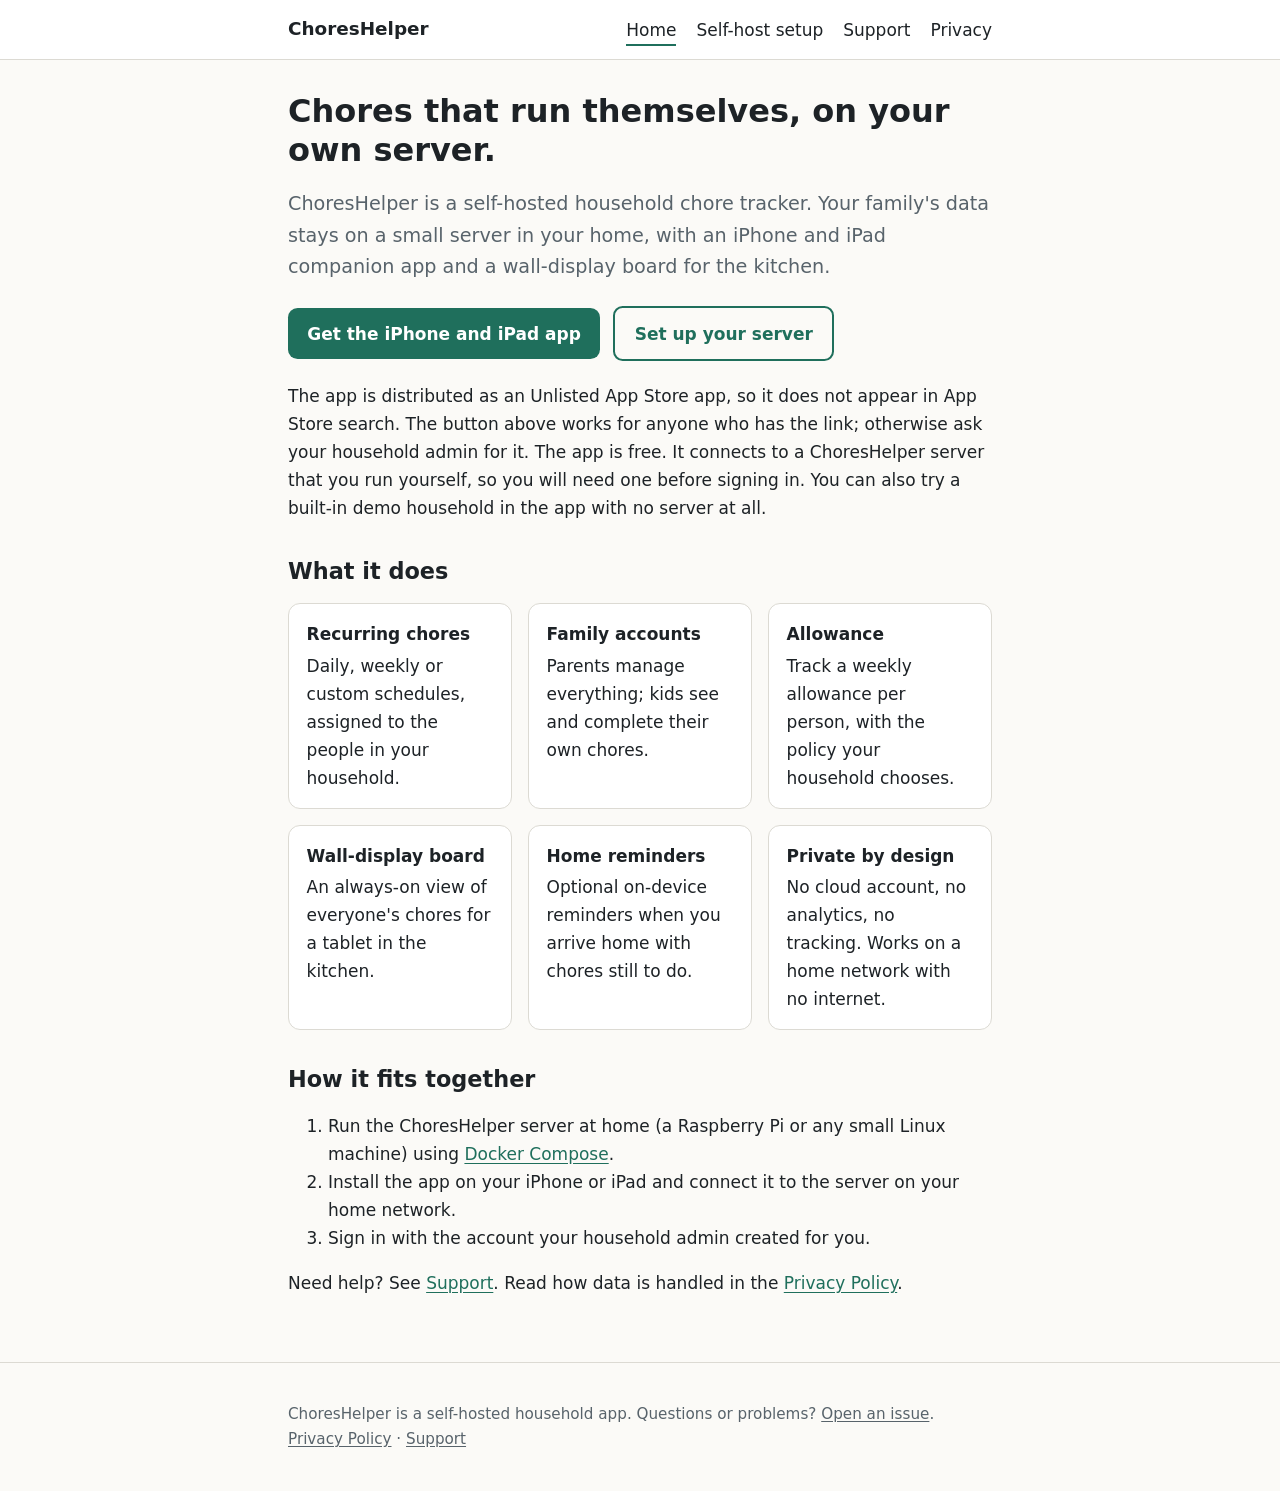
==== index.html @ 4fd3864c "Publish ChoresHelper site" ====
<!doctype html>
<html lang="en">
<head>
<meta charset="utf-8">
<meta name="viewport" content="width=device-width, initial-scale=1">
<meta name="color-scheme" content="light dark">
<title>ChoresHelper - a self-hosted household chore tracker</title>
<meta name="description" content="ChoresHelper is a self-hosted chore tracker for families, with an iPhone and iPad app and a wall-display board.">
<link rel="stylesheet" href="style.css">
</head>
<body>
<a class="skip" href="#main">Skip to content</a>
<header class="site"><div class="wrap">
<a class="brand" href="index.html">ChoresHelper</a>
<nav aria-label="Main"><ul><li><a href="index.html" aria-current="page">Home</a></li><li><a href="setup.html">Self-host setup</a></li><li><a href="support.html">Support</a></li><li><a href="privacy.html">Privacy</a></li></ul></nav>
</div></header>
<main id="main"><div class="wrap">
<h1>Chores that run themselves, on your own server.</h1>
<p class="lead">ChoresHelper is a self-hosted household chore tracker. Your family's data stays on a small server in your home, with an iPhone and iPad companion app and a wall-display board for the kitchen.</p>
<p><a class="btn" href="https://apps.apple.com/app/id6817508989">Get the iPhone and iPad app</a> <a class="btn secondary" href="setup.html">Set up your server</a></p>
<p>The app is distributed as an Unlisted App Store app, so it does not appear in App Store search. The button above works for anyone who has the link; otherwise ask your household admin for it. The app is free. It connects to a ChoresHelper server that you run yourself, so you will need one before signing in. You can also try a built-in demo household in the app with no server at all.</p>

<h2>What it does</h2>
<ul class="cards">
<li><strong>Recurring chores</strong>Daily, weekly or custom schedules, assigned to the people in your household.</li>
<li><strong>Family accounts</strong>Parents manage everything; kids see and complete their own chores.</li>
<li><strong>Allowance</strong>Track a weekly allowance per person, with the policy your household chooses.</li>
<li><strong>Wall-display board</strong>An always-on view of everyone's chores for a tablet in the kitchen.</li>
<li><strong>Home reminders</strong>Optional on-device reminders when you arrive home with chores still to do.</li>
<li><strong>Private by design</strong>No cloud account, no analytics, no tracking. Works on a home network with no internet.</li>
</ul>

<h2>How it fits together</h2>
<ol>
<li>Run the ChoresHelper server at home (a Raspberry Pi or any small Linux machine) using <a href="setup.html">Docker Compose</a>.</li>
<li>Install the app on your iPhone or iPad and connect it to the server on your home network.</li>
<li>Sign in with the account your household admin created for you.</li>
</ol>
<p>Need help? See <a href="support.html">Support</a>. Read how data is handled in the <a href="privacy.html">Privacy Policy</a>.</p>
</div></main>
<footer class="site"><div class="wrap">
<p>ChoresHelper is a self-hosted household app. Questions or problems? <a href="https://github.com/AyresJeremiah/choreshelper-site/issues">Open an issue</a>. <a href="privacy.html">Privacy Policy</a> &middot; <a href="support.html">Support</a></p>
</div></footer>
</body>
</html>
---- style.css ----
:root{--bg:#fbfaf7;--surface:#fff;--text:#1d2226;--muted:#58636b;--accent:#1f6f5c;--accent-text:#fff;--border:#dcdad3;--code-bg:#f1efe8;--warn-bg:#fff6e0;--warn-border:#e2b84a}
@media (prefers-color-scheme:dark){:root{--bg:#14181a;--surface:#1c2124;--text:#e8ebec;--muted:#a1adb3;--accent:#5cc4a8;--accent-text:#0d1512;--border:#313a3f;--code-bg:#242b2f;--warn-bg:#2d2610;--warn-border:#8a6d1c}}
*{box-sizing:border-box}
html{-webkit-text-size-adjust:100%}
body{margin:0;background:var(--bg);color:var(--text);font:1.0625rem/1.65 system-ui,-apple-system,"Segoe UI",Roboto,sans-serif}
a{color:var(--accent);text-underline-offset:.15em}
a:focus-visible,summary:focus-visible,.btn:focus-visible{outline:3px solid var(--accent);outline-offset:3px;border-radius:4px}
.skip{position:absolute;left:-999px;top:0;background:var(--accent);color:var(--accent-text);padding:.5rem 1rem;z-index:10}
.skip:focus{left:0}
header.site{border-bottom:1px solid var(--border);background:var(--surface)}
.wrap{max-width:46rem;margin:0 auto;padding:0 1rem}
header.site .wrap{display:flex;flex-wrap:wrap;gap:.5rem 1.5rem;align-items:center;justify-content:space-between;padding-top:.9rem;padding-bottom:.9rem}
.brand{font-weight:700;font-size:1.15rem;color:var(--text);text-decoration:none}
nav ul{display:flex;flex-wrap:wrap;gap:.25rem 1.25rem;list-style:none;margin:0;padding:0}
nav a{color:var(--text);text-decoration:none;padding:.25rem 0;border-bottom:2px solid transparent}
nav a:hover,nav a[aria-current=page]{border-bottom-color:var(--accent)}
main{padding:2rem 0 3rem}
h1{font-size:2rem;line-height:1.2;margin:0 0 .75rem}
h2{font-size:1.4rem;line-height:1.3;margin:2.2rem 0 .5rem}
h3{font-size:1.1rem;margin:1.5rem 0 .25rem}
.lead{font-size:1.2rem;color:var(--muted)}
.btn{display:inline-block;background:var(--accent);color:var(--accent-text);padding:.7rem 1.2rem;border-radius:.6rem;text-decoration:none;font-weight:600;margin:.25rem .5rem .25rem 0}
.btn.secondary{background:transparent;color:var(--accent);border:2px solid var(--accent)}
.cards{display:grid;gap:1rem;grid-template-columns:repeat(auto-fit,minmax(14rem,1fr));padding:0;list-style:none}
.cards li{background:var(--surface);border:1px solid var(--border);border-radius:.75rem;padding:1rem 1.1rem}
.cards strong{display:block;margin-bottom:.2rem}
pre,code{font-family:ui-monospace,SFMono-Regular,Menlo,Consolas,monospace;font-size:.92em}
code{background:var(--code-bg);padding:.1em .35em;border-radius:.3em;overflow-wrap:anywhere}
pre{background:var(--code-bg);padding:1rem;border-radius:.6rem;overflow-x:auto;border:1px solid var(--border)}
pre code{background:none;padding:0;overflow-wrap:normal}
details{background:var(--surface);border:1px solid var(--border);border-radius:.6rem;padding:.2rem 1rem;margin:.6rem 0}
summary{cursor:pointer;font-weight:600;padding:.6rem 0}
.note{background:var(--warn-bg);border-left:4px solid var(--warn-border);padding:.7rem 1rem;border-radius:.3rem;margin:1.2rem 0}
footer.site{border-top:1px solid var(--border);color:var(--muted);font-size:.95rem;padding:1.5rem 0}
footer.site a{color:var(--muted)}
@media (max-width:30rem){h1{font-size:1.65rem}main{padding-top:1.25rem}}
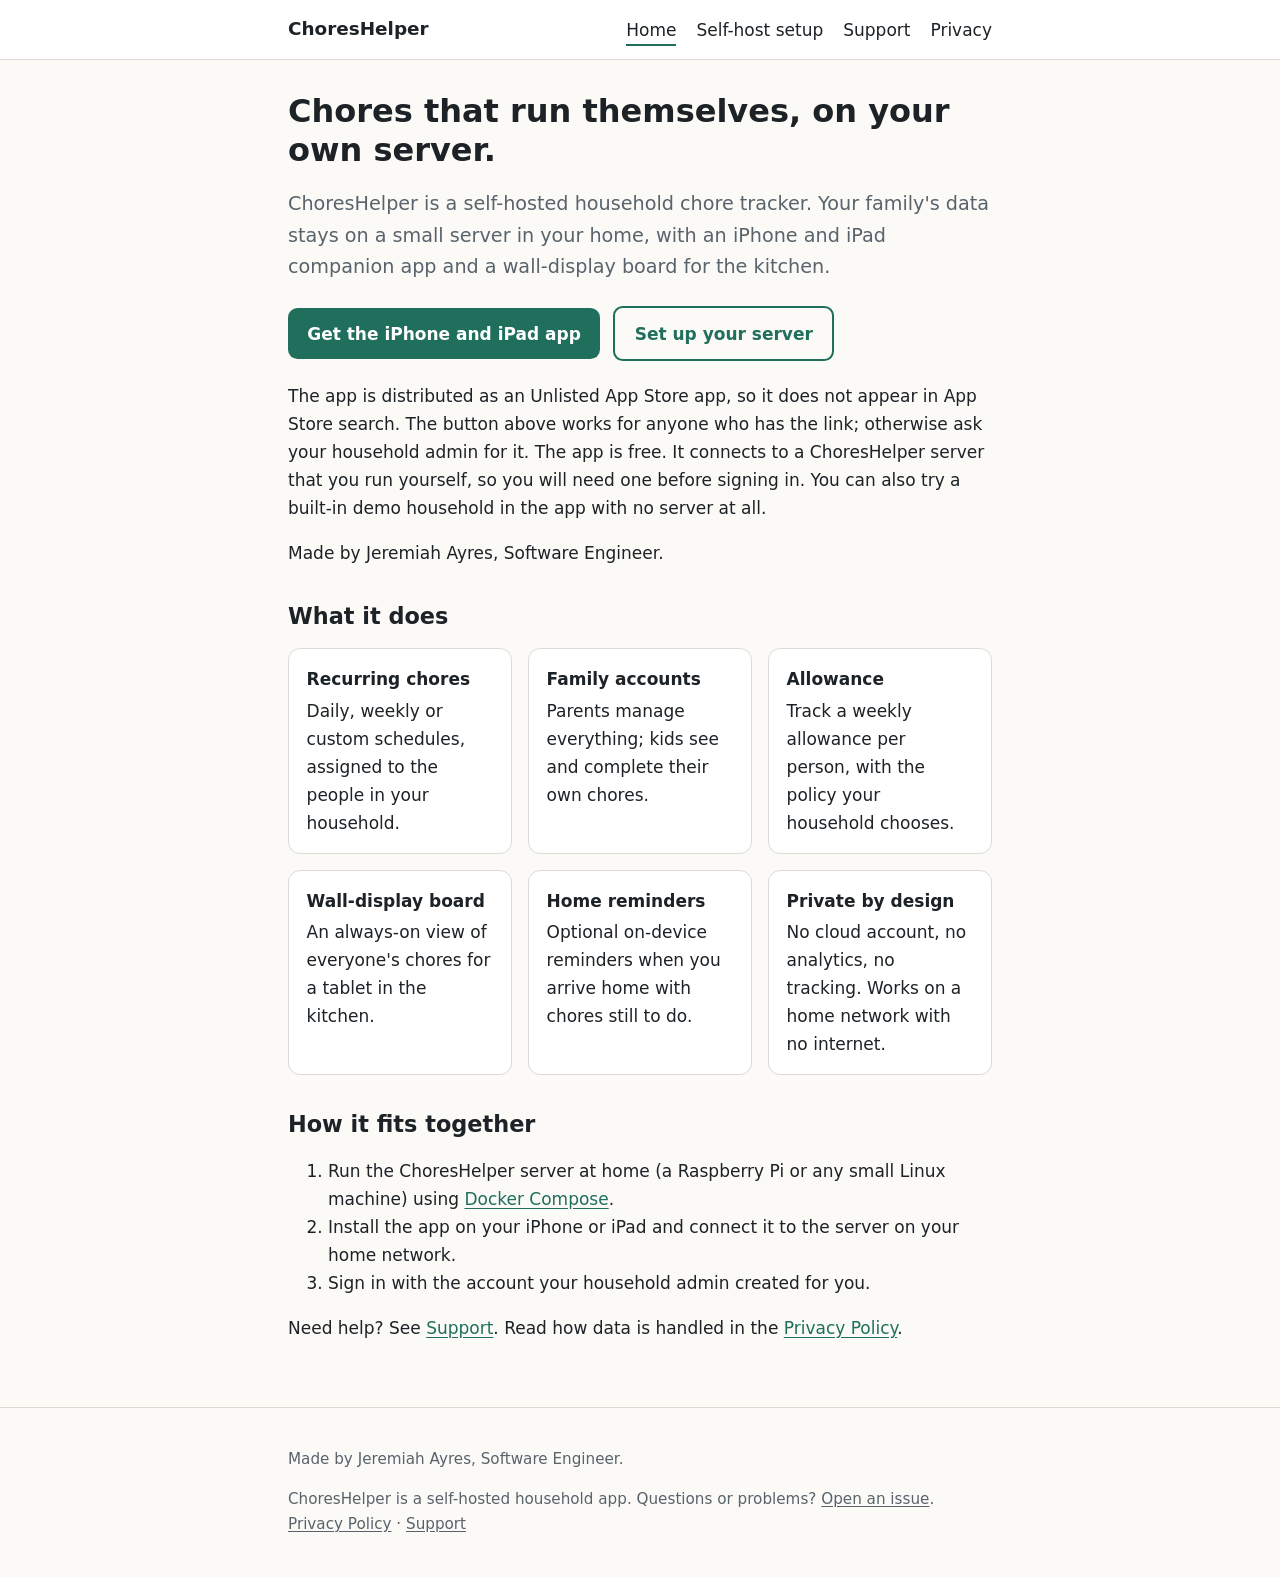
==== commit ae67b9a0: "docs: add author credit Co-Authored-By: Claude Opus 5.5 (1M context) <noreply@anthropic.com> Claude-" ====
--- a/index.html
+++ b/index.html
@@ -20,6 +20,8 @@
 <p><a class="btn" href="https://apps.apple.com/app/id6817508989">Get the iPhone and iPad app</a> <a class="btn secondary" href="setup.html">Set up your server</a></p>
 <p>The app is distributed as an Unlisted App Store app, so it does not appear in App Store search. The button above works for anyone who has the link; otherwise ask your household admin for it. The app is free. It connects to a ChoresHelper server that you run yourself, so you will need one before signing in. You can also try a built-in demo household in the app with no server at all.</p>
 
+<p>Made by Jeremiah Ayres, Software Engineer.</p>
+
 <h2>What it does</h2>
 <ul class="cards">
 <li><strong>Recurring chores</strong>Daily, weekly or custom schedules, assigned to the people in your household.</li>
@@ -39,6 +41,7 @@
 <p>Need help? See <a href="support.html">Support</a>. Read how data is handled in the <a href="privacy.html">Privacy Policy</a>.</p>
 </div></main>
 <footer class="site"><div class="wrap">
+<p>Made by Jeremiah Ayres, Software Engineer.</p>
 <p>ChoresHelper is a self-hosted household app. Questions or problems? <a href="https://github.com/AyresJeremiah/choreshelper-site/issues">Open an issue</a>. <a href="privacy.html">Privacy Policy</a> &middot; <a href="support.html">Support</a></p>
 </div></footer>
 </body>
